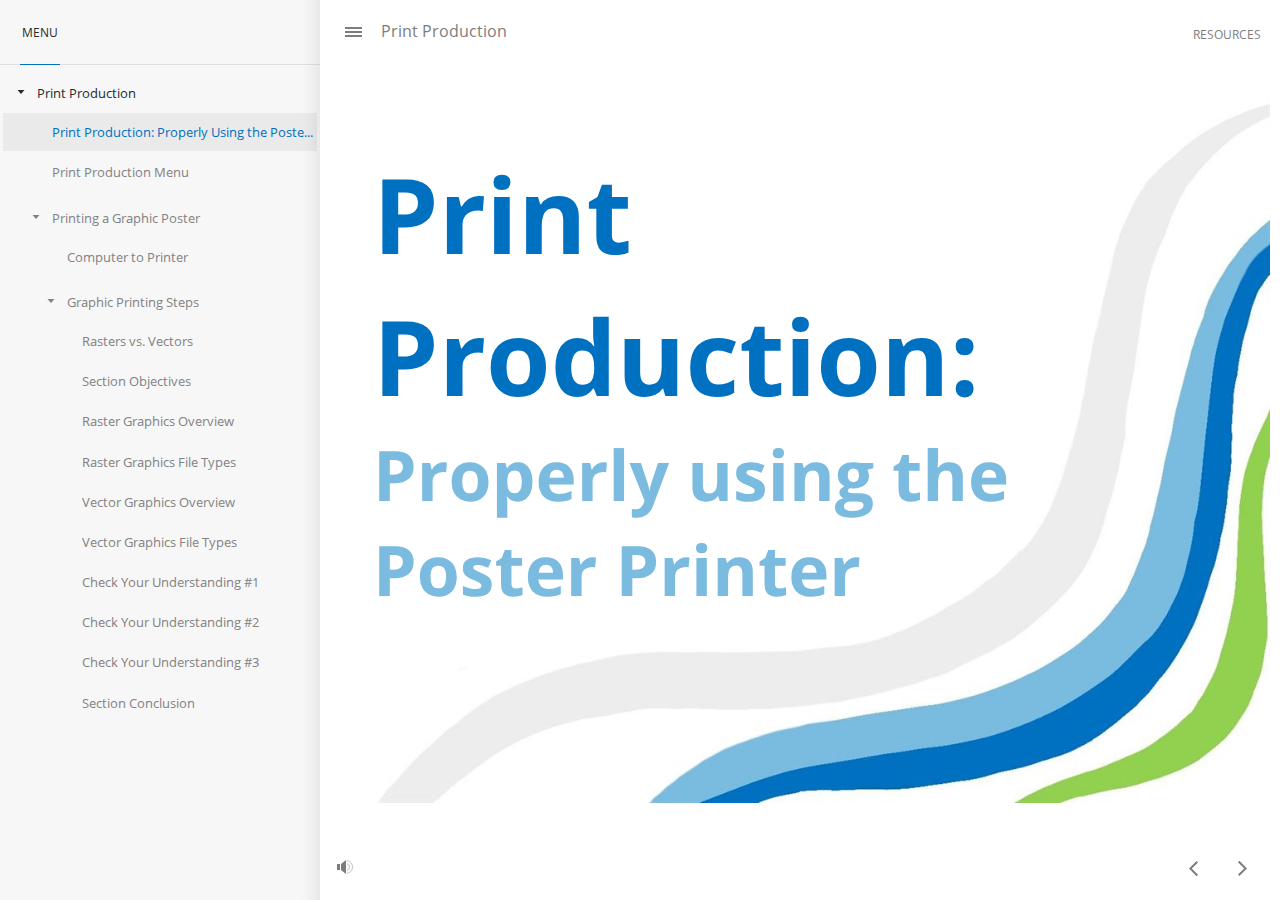
==== index.html @ 92ae1daa "Add files via upload" ====
<!DOCTYPE html>
<html lang="en-US">
<head>
  <meta charset="utf-8">
  <!-- Created using Storyline 360 - http://www.articulate.com  -->
  <!-- version: 3.40.22208.0 -->
  <title>Print Production</title>
  <meta http-equiv="x-ua-compatible" content="IE=edge" />
  <meta name="viewport" content="width=device-width, initial-scale=1.0, user-scalable=no, shrink-to-fit=no, minimal-ui" />
  <meta name="apple-mobile-web-app-capable" content="yes" />
  <style>
    html, body { height: 100%; padding: 0; margin: 0 }
    #app { height: 100%; width: 100%; }
  </style>
  
  <script>window.THREE = { };</script>
</head>
<body style="background: #FBFBFB" class="cs-HTML theme-unified">
  <!-- 360 -->
  <script>!function(e){function n(e,i){return e.test(i)}function i(e){var i=e||navigator.userAgent,o=i.split("[FBAN");if(void 0!==o[1]&&(i=o[0]),this.apple={phone:n(t,i),ipod:n(d,i),tablet:!n(t,i)&&n(s,i),device:n(t,i)||n(d,i)||n(s,i)},this.amazon={phone:n(h,i),tablet:!n(h,i)&&n(a,i),device:n(h,i)||n(a,i)},this.android={phone:n(h,i)||n(b,i),tablet:!n(h,i)&&!n(b,i)&&(n(a,i)||n(r,i)),device:n(h,i)||n(a,i)||n(b,i)||n(r,i)},this.windows={phone:n(l,i),tablet:n(p,i),device:n(l,i)||n(p,i)},this.other={blackberry:n(f,i),blackberry10:n(u,i),opera:n(c,i),firefox:n(A,i),chrome:n(w,i),device:n(f,i)||n(u,i)||n(c,i)||n(A,i)||n(w,i)},this.seven_inch=n(v,i),this.any=this.apple.device||this.android.device||this.windows.device||this.other.device||this.seven_inch,this.phone=this.apple.phone||this.android.phone||this.windows.phone,this.tablet=this.apple.tablet||this.android.tablet||this.windows.tablet,"undefined"==typeof window)return this}function o(){var e=new i;return e.Class=i,e}var t=/iPhone/i,d=/iPod/i,s=/iPad/i,b=/(?=.*\bAndroid\b)(?=.*\bMobile\b)/i,r=/Android/i,h=/(?=.*\bAndroid\b)(?=.*\bSD4930UR\b)/i,a=/(?=.*\bAndroid\b)(?=.*\b(?:KFOT|KFTT|KFJWI|KFJWA|KFSOWI|KFTHWI|KFTHWA|KFAPWI|KFAPWA|KFARWI|KFASWI|KFSAWI|KFSAWA)\b)/i,l=/IEMobile/i,p=/(?=.*\bWindows\b)(?=.*\bARM\b)/i,f=/BlackBerry/i,u=/BB10/i,c=/Opera Mini/i,w=/(CriOS|Chrome)(?=.*\bMobile\b)/i,A=/(?=.*\bFirefox\b)(?=.*\bMobile\b)/i,v=new RegExp("(?:Nexus 7|BNTV250|Kindle Fire|Silk|GT-P1000)","i");"undefined"!=typeof module&&module.exports&&"undefined"==typeof window?module.exports=i:"undefined"!=typeof module&&module.exports&&"undefined"!=typeof window?module.exports=o():"function"==typeof define&&define.amd?define("isMobile",[],e.isMobile=o()):e.isMobile=o()}(this);
    window.isMobile.apple.tablet = window.isMobile.apple.tablet ||
      (navigator.platform === 'MacIntel' && navigator.maxTouchPoints > 1);
    window.isMobile.apple.device = window.isMobile.apple.device || window.isMobile.apple.tablet;
    window.isMobile.tablet = window.isMobile.tablet || window.isMobile.apple.tablet;
    window.isMobile.any = window.isMobile.any || window.isMobile.apple.tablet;
  </script>

  <div id="focus-sink" aria-hidden="true" tabIndex=-1"></div>

  <div id="preso"></div>
  <script>
    window.DS = {};
    window.globals = {
      DATA_PATH_BASE: '',
      HAS_FRAME: true,
      HAS_SLIDE: true,

      lmsPresent: true,
      tinCanPresent: false,
      cmi5Present: false,
      aoSupport: false,
      scale: 'noscale',
      captureRc: false,
      browserSize: 'optimal',
      bgColor: '#FBFBFB',
      features: '',
      themeName: 'unified',
      preloaderColor: '#8C8C8C',
      suppressAnalytics: false,
      productChannel: 'stable',
      publishSource: 'storyline',
      aid: 'aid|14d389fd-be04-4297-a557-17e54bd8ef27',
      cid: '8cac664b-d0c3-4930-ae3c-5d66ac37f8a3',
      playerVersion: '3.40.22208.0',
      maxIosVideoElements: 5,

      
      parseParams: function(qs) {
        if (window.globals.parsedParams != null) {
          return window.globals.parsedParams;
        }
        qs = (qs || window.location.search.substr(1)).split('+').join(' ');
        var params = {},
            tokens,
            re = /[?&]?([^=]+)=([^&]*)/g;

        while (tokens = re.exec(qs)) {
          params[decodeURIComponent(tokens[1]).trim()] =
            decodeURIComponent(tokens[2]).trim();
        }
        window.globals.parsedParams = params;
        return params;
      }

    };

    (function() {

      var classTypes = [ 'desktop', 'mobile', 'phone', 'tablet' ];

      var addDeviceClasses = function(prefix, testObj) {
        var curr, i;
        for (i = 0; i < classTypes.length; i++) {
          curr = classTypes[i];
          if (testObj[curr]) {
            document.body.classList.add(prefix + curr);
          }
        }
      };

      var params = window.globals.parseParams(),
          isDevicePreview = params.devicepreview === '1',
          isPhoneOverride = params.deviceType === 'phone' || (isDevicePreview && params.phone == '1'),
          isTabletOverride = (params.deviceType === 'tablet' || isDevicePreview) && !isPhoneOverride,
          isMobileOverride = isPhoneOverride || isTabletOverride;

      var deviceView = {
        desktop: !window.isMobile.any && !isMobileOverride,
        mobile: window.isMobile.any || isMobileOverride,
        phone: isPhoneOverride || (window.isMobile.phone && !isTabletOverride),
        tablet: isTabletOverride || window.isMobile.tablet
      };

      window.globals.deviceView = deviceView;
      window.isMobile.desktop = !window.isMobile.any;
      window.isMobile.mobile = window.isMobile.any;

      addDeviceClasses('view-', deviceView);

    })();
  </script>
  
  <script src='story_content/user.js' type=text/javascript></script>
  <div class="slide-loader"></div>

  <script type="text/javascript">
    var doc = document, loader = doc.body.querySelector('.slide-loader'); [ 1, 2, 3 ].forEach(function(n) { var d = doc.createElement('div'); d.style.backgroundColor = window.globals.preloaderColor; d.classList.add('mobile-loader-dot'); d.classList.add('dot' + n); loader.appendChild(d); });
  </script>

  <div class="mobile-load-title-overlay" style="display: none">
    <div class="mobile-load-title">Print Production</div>
  </div>

  <div class="mobile-chrome-warning"></div>

  <script>
    
    if (window.autoSpider && window.vInterfaceObject) {
      document.querySelector('.mobile-load-title-overlay').style.display = 'none';
    }
  </script>

  

  <link rel="stylesheet" href="html5/data/css/output.min.css" data-noprefix />
</body>
<script src="html5/lib/scripts/ds-bootstrap.min.js"></script>
</html>
---- html5/data/css/output.min.css ----
@font-face {
  font-family: 'Open SansBold CharsBold59F811DE';
  src: url('[data-uri]');
  font-style: normal;
  font-weight: normal;
}
@font-face {
  font-family: 'Open Sans Charset1_ 65tE3A3F5AD';
  src: url('[data-uri]');
  font-style: normal;
  font-weight: normal;
}
@font-face {
  font-family: 'Titillium Web Charset1_BEB54F26';
  src: url('[data-uri]');
  font-style: normal;
  font-weight: normal;
}
@font-face {
  font-family: 'Open SansItalic CItalic0503D41A';
  src: url('[data-uri]');
  font-style: normal;
  font-weight: normal;
}
.cs-HTML {
  background: rgba(251, 251, 251, 1);
}
.cs-pxabnsnfns00001100101 .cs-infopanel  {
  box-shadow: 0 1px 0 rgba(0, 0, 0, 0);
  background: rgba(255, 255, 255, 1);
}
.cs-pxabnsnfns00001100101 .cs-infopanel .cs-link {
  color: rgba(125, 125, 125, 1);
}
.cs-pxabnsnfns00001100101 .cs-infopanel .cs-link:hover {
  color: rgba(255, 255, 255, 1);
}
.cs-pxabnsnfns00001100101 .cs-infopanel .cs-name {
  color: rgba(68, 68, 68, 1);
}
.cs-pxabnsnfns00001100101 .cs-infopanel .cs-title {
  color: rgba(153, 153, 153, 1);
}
.cs-pxabnsnfns00001100101 .cs-infopanelpopup  {
  box-shadow: 0 1px 0 rgba(0, 0, 0, 0);
  background: rgba(0, 0, 0, 0);
}
.cs-pxabnsnfns00001100101 .cs-infopanelpopup .cs-link {
  color: rgba(255, 0, 0, 1);
}
.cs-pxabnsnfns00001100101 .cs-infopanelpopup .cs-link:hover {
  color: rgba(255, 255, 255, 1);
}
.cs-pxabnsnfns00001100101 .cs-infopanelpopup .cs-name {
  color: rgba(255, 255, 255, 1);
}
.cs-pxabnsnfns00001100101 .cs-infopanelpopup .cs-bio {
  color: rgba(125, 125, 125, 1);
}
.cs-pxabnsnfns00001100101 .cs-timer  {
  color: rgba(125, 125, 125, 1);
}
.cs-pxabnsnfns00001100101 .cs-duration stop:first-child {
  stop-color: rgba(220, 220, 220, 1);
}
.cs-pxabnsnfns00001100101 .cs-duration stop:last-child {
  stop-color: rgba(220, 220, 220, 1);
}
.cs-pxabnsnfns00001100101 .cs-elapsed stop:first-child {
  stop-color: rgba(254, 227, 71, 1);
}
.cs-pxabnsnfns00001100101 .cs-elapsed stop:last-child {
  stop-color: rgba(254, 227, 71, 1);
}
.cs-pxabnsnfns00001100101 .cs-timer .cs-pie .cs-innerstroke {
  stroke: rgba(199, 199, 199, 1);
}
.cs-pxabnsnfns00001100101 .cs-timer .cs-pie .cs-innerborder {
  stroke: rgba(255, 255, 255, 1);
}
.cs-pxabnsnfns00001100101 .cs-window  {
  box-shadow: 0 8px 5px rgba(0, 0, 0, 0.2);
  border-color: rgba(49, 99, 0, 1);
  background: rgba(255, 255, 255, 1);
  color: rgba(255, 255, 255, 1);
}
.cs-pxabnsnfns00001100101 .cs-window .cs-diva {
  border-color: rgba(0, 0, 0, 0);
}
.cs-pxabnsnfns00001100101 .cs-window .cs-divb {
  border-color: rgba(0, 0, 0, 0);
}
.cs-pxabnsnfns00001100101 .cs-editor .cs-editor-slide {
  color: rgba(255, 255, 255, 1);
}
.cs-pxabnsnfns00001100101 .cs-editor .cs-editor-html {
  color: rgba(84, 84, 84, 1);
}
.cs-pxabnsnfns00001100101 .cs-editor .cs-editor-button {
  text-shadow: 0 1px 0 rgba(0, 0, 0, 0);
  color: rgba(255, 255, 255, 1);
  border-color: rgba(33, 68, 0, 1);
  background: rgba(60, 124, 0, 1);
}
.cs-pxabnsnfns00001100101 .cs-editor .cs-editor-button:hover {
  background: rgba(66, 142, 0, 1);
}
.cs-pxabnsnfns00001100101 .cs-editor .cs-editor-button:active {
  background: rgba(46, 93, 0, 1);
}
.cs-pxabnsnfns00001100101 .cs-listitem  {
  color: rgba(131, 130, 130, 1);
  border-color: rgba(0, 0, 0, 0);
}
.cs-pxabnsnfns00001100101 .cs-listitem.cs-viewed {
  color: rgba(170, 170, 170, 1);
}
.cs-pxabnsnfns00001100101 .cs-listitem.cs-selected {
  color: rgba(91, 98, 100, 1);
  background: rgba(234, 234, 234, 1);
}
.cs-pxabnsnfns00001100101 .cs-listitem.cs-selected:hover {
  background: rgba(234, 234, 234, 1);
}
.cs-pxabnsnfns00001100101 .cs-listitem.cs-selected.hover {
  background: rgba(234, 234, 234, 1);
}
.cs-pxabnsnfns00001100101 .cs-listitem.cs-selected:focus {
  background: rgba(234, 234, 234, 1);
}
.cs-pxabnsnfns00001100101 .cs-listitem .cs-icon-carrot {
  fill: rgba(131, 130, 130, 1);
}
.cs-pxabnsnfns00001100101 .cs-listitem .cs-icon-carrot .cs-shadow {
  fill: rgba(0, 0, 0, 0);
}
.cs-pxabnsnfns00001100101 .cs-listitem:hover {
  background: rgba(232, 232, 232, 1);
}
.cs-pxabnsnfns00001100101 .cs-listitem.hover {
  background: rgba(232, 232, 232, 1);
}
.cs-pxabnsnfns00001100101 .cs-listitem:focus {
  background: rgba(232, 232, 232, 1);
}
.cs-pxabnsnfns00001100101 .cs-glossary  {
  color: rgba(131, 130, 130, 1);
}
.cs-pxabnsnfns00001100101 .cs-glossary .cs-scrolling-panel {
  background: rgba(0, 0, 0, 0);
}
.cs-pxabnsnfns00001100101 .cs-glossary .cs-term.cs-selected .cs-choice-list-trigger {
  color: rgba(255, 255, 255, 1);
  background: rgba(255, 255, 255, 1);
}
.cs-pxabnsnfns00001100101 .cs-glossary .cs-term.cs-selected .cs-choice-list-trigger:focus {
  color: rgba(255, 255, 255, 1);
  background: rgba(255, 255, 255, 1);
}
.cs-pxabnsnfns00001100101 .cs-glossary .cs-term:hover .cs-choice-list-trigger {
  background: rgba(140, 140, 140, 1);
}
.cs-pxabnsnfns00001100101 .cs-glossary .cs-term.hover .cs-choice-list-trigger {
  background: rgba(140, 140, 140, 1);
}
.cs-pxabnsnfns00001100101 .cs-glossary .cs-term .cs-choice-list-trigger:focus {
  background: rgba(140, 140, 140, 1);
}
.cs-pxabnsnfns00001100101 .cs-glossary .cs-diva {
  border-color: rgba(0, 0, 0, 0);
}
.cs-pxabnsnfns00001100101 .cs-glossary .cs-divb {
  border-color: rgba(0, 0, 0, 0);
}
.cs-pxabnsnfns00001100101 .cs-glossary .cs-divc {
  border-color: rgba(0, 0, 0, 0);
}
.cs-pxabnsnfns00001100101 .cs-glossary .cs-heading {
  color: rgba(44, 47, 48, 1);
}
.cs-pxabnsnfns00001100101 .cs-resource .cs-separator {
  border-color: rgba(0, 0, 0, 0);
}
.cs-pxabnsnfns00001100101 .cs-outline  {
  color: rgba(45, 45, 45, 1);
}
.cs-pxabnsnfns00001100101 .cs-outline .cs-diva {
  border-color: rgba(0, 0, 0, 0);
}
.cs-pxabnsnfns00001100101 .cs-outline .cs-divb {
  border-color: rgba(0, 0, 0, 0);
}
.cs-pxabnsnfns00001100101 .cs-outline .cs-divc {
  border-color: rgba(0, 0, 0, 0);
}
.cs-pxabnsnfns00001100101 .cs-outline .cs-search-filter:hover {
  color: rgba(0, 0, 0, 0);
}
.cs-pxabnsnfns00001100101 .cs-outline .cs-search-filter.hover {
  color: rgba(0, 0, 0, 0);
}
.cs-pxabnsnfns00001100101 .cs-transcript  {
  color: rgba(255, 255, 255, 1);
}
.cs-pxabnsnfns00001100101 .cs-transcript .cs-div {
  border-color: rgba(0, 0, 0, 0);
}
.cs-pxabnsnfns00001100101 .cs-tabs:not(.topmenu-item) {
  color: rgba(125, 125, 125, 1);
}
.cs-pxabnsnfns00001100101 .cs-tabs .cs-inner-button:not(.topmenu-item) {
  text-shadow: 0 1px 0 rgba(0, 0, 0, 0);
}
.cs-pxabnsnfns00001100101 .cs-tabs:hover:not(.topmenu-item) {
  color: rgba(39, 43, 44, 1);
}
.cs-pxabnsnfns00001100101 .cs-tabs.cs-selected {
  background: rgba(0, 0, 0, 0);
  color: rgba(39, 43, 44, 1);
}
.cs-pxabnsnfns00001100101 .cs-seekcontrol  {
  background: rgba(0, 0, 0, 0);
  border-color: rgba(0, 0, 0, 0);
}
.cs-pxabnsnfns00001100101 .cs-seekcontrol .cs-button:hover .cs-icon {
  fill: rgba(255, 255, 255, 1);
}
.cs-pxabnsnfns00001100101 .cs-seekcontrol .cs-button.hover .cs-icon {
  fill: rgba(255, 255, 255, 1);
}
.cs-pxabnsnfns00001100101 .cs-seekcontrol .cs-button .cs-icon-shadow {
  fill: rgba(0, 0, 0, 0);
}
.cs-pxabnsnfns00001100101 .cs-seekcontrol .cs-button .cs-icon {
  fill: rgba(140, 140, 140, 1);
}
.cs-pxabnsnfns00001100101 .cs-seekcontrol .cs-seek .cs-fill {
  background: rgba(255, 255, 255, 0.5);
}
.cs-pxabnsnfns00001100101 .cs-seekcontrol .cs-seek {
  background: rgba(220, 220, 220, 1);
  border-color: rgba(0, 0, 0, 0);
}
.cs-pxabnsnfns00001100101 .cs-searchinput .cs-input {
  color: rgba(142, 142, 142, 1);
  border-color: rgba(0, 0, 0, 0);
  background: rgba(234, 234, 234, 1);
}
.cs-pxabnsnfns00001100101 .cs-searchinput .cs-input:focus {
  color: rgba(44, 47, 48, 1);
  background: rgba(41, 41, 41, 1);
}
.cs-pxabnsnfns00001100101 .cs-searchinput .cs-input:hover {
  box-shadow: inset 0 0 1px 0 rgba(69, 126, 19, 0);
}
.cs-pxabnsnfns00001100101 .cs-searchinput .cs-input.hover {
  box-shadow: inset 0 0 1px 0 rgba(69, 126, 19, 0);
}
.cs-pxabnsnfns00001100101 .cs-searchinput .cs-button .cs-icon {
  fill: rgba(63, 69, 72, 1);
}
.cs-pxabnsnfns00001100101 .cs-searchinput .cs-button:hover {
  fill: rgba(63, 133, 0, 1);
}
.cs-pxabnsnfns00001100101 .cs-searchinput .cs-button.hover {
  fill: rgba(63, 133, 0, 1);
}
.cs-pxabnsnfns00001100101 .cs-menu  {
  box-shadow: 0 1px 0 rgba(0, 0, 0, 0);
  background: rgba(251, 251, 251, 1);
}
.cs-pxabnsnfns00001100101 .cs-topmenu-item.active .cs-tab {
  background: rgba(251, 251, 251, 1);
}
.cs-pxabnsnfns00001100101 .cs-logo  {
  box-shadow: 0 1px 0 rgba(37, 75, 0, 1);
  background: rgba(255, 255, 255, 1);
}
.cs-pxabnsnfns00001100101 .cs-checkbox  {
  color: rgba(255, 255, 255, 1);
}
.cs-pxabnsnfns00001100101 .cs-checkbox:hover {
  border-color: rgba(175, 221, 130, 1);
}
.cs-pxabnsnfns00001100101 .cs-checkbox.hover {
  border-color: rgba(175, 221, 130, 1);
}
.cs-pxabnsnfns00001100101 .cs-checkbox .cs-box {
  color: rgba(255, 255, 255, 1);
  border-color: rgba(42, 83, 0, 1);
}
.cs-pxabnsnfns00001100101 .cs-checkbox .cs-box:checked::after {
  color: rgba(43, 196, 0, 1);
}
.cs-pxabnsnfns00001100101 .cs-button  {
  text-shadow: 0 1px 0 rgba(0, 0, 0, 0);
  color: rgba(125, 125, 125, 1);
  border-color: rgba(0, 0, 0, 0);
  background: rgba(0, 0, 0, 0);
  box-shadow: 0 1px 0 rgba(0, 0, 0, 0);
}
.cs-pxabnsnfns00001100101 .cs-button .cs-icon {
  fill: rgba(125, 125, 125, 1);
}
.cs-pxabnsnfns00001100101 .cs-button .cs-icon-shadow {
  fill: rgba(0, 0, 0, 0);
}
.cs-pxabnsnfns00001100101 .cs-button:hover {
  background: rgba(39, 43, 44, 1);
}
.cs-pxabnsnfns00001100101 .cs-button.hover {
  background: rgba(39, 43, 44, 1);
}
.cs-pxabnsnfns00001100101 .cs-button:active {
  background: rgba(0, 0, 0, 0);
}
.cs-pxabnsnfns00001100101 .cs-button.cs-disabled:hover {
  background: rgba(0, 0, 0, 0);
}
.cs-pxabnsnfns00001100101 .cs-button.cs-disabled.hover {
  background: rgba(0, 0, 0, 0);
}
.cs-pxabnsnfns00001100101 .cs-button.cs-disabled:active {
  background: rgba(0, 0, 0, 0);
}
.cs-pxabnsnfns00001100101 .cs-button.cs-volume:hover {
  background: rgba(0, 0, 0, 0);
}
.cs-pxabnsnfns00001100101 .cs-button.cs-volume.hover {
  background: rgba(0, 0, 0, 0);
}
.cs-pxabnsnfns00001100101 .cs-button.cs-volume:active {
  background: rgba(0, 0, 0, 0);
}
.cs-pxabnsnfns00001100101.cs-base  {
  color: rgba(125, 125, 125, 1);
  border-color: rgba(0, 0, 0, 0);
  background: rgba(251, 251, 251, 1);
}
.cs-pxabnsnfns00001100101.cs-base .cs-separator .cs-diva {
  background: rgba(85, 85, 85, 1);
}
.cs-pxabnsnfns00001100101.cs-base .cs-separator .cs-divb {
  background: rgba(0, 0, 0, 0);
}
.cs-pxabnsnfns00001100101.cs-base .cs-topmenu-item.active .cs-tab {
  border-color: rgba(85, 85, 85, 1);
}
.cs-pxabnsnfns00001100101.cs-base .cs-topmenu-item.active .cs-panel {
  border-color: rgba(85, 85, 85, 1);
}
.cs-pxabnsnfns00001100101.cs-base .cs-left {
  background: rgba(247, 247, 247, 1);
}
.cs-pxabnsnfns00001100101.cs-base .cs-area-primary .cs-slide-container {
  background: rgba(255, 255, 255, 1);
}
.cs-pxabnsnfns00001100101.cs-base.cs-custom-theme .cs-brandhighlight-bg {
  background: rgba(0, 112, 192, 1) !important;
}
.cs-pxabnsnfns00001100101.cs-base.cs-custom-theme .cs-brandhighlight-border {
  border-color: rgba(0, 112, 192, 1) !important;
}
.cs-pxabnsnfns00001100101.cs-base.cs-custom-theme .cs-brandhighlight-text {
  color: rgba(0, 112, 192, 1) !important;
}
.cs-pxabnsnfns00001100101.cs-base.cs-custom-theme .cs-brandhighlight-fill {
  fill: rgba(0, 112, 192, 1) !important;
}
.cs-pxabnsnfns00001100101.cs-base.cs-custom-theme .cs-listitem.cs-selected {
  color: rgba(0, 112, 192, 1) !important;
}
.cs-pxabnsnfns00001100101 .cs-volume::-moz-range-thumb {
  border-color: rgba(43, 85, 0, 1);
  box-shadow: inset 0 0 1px 0 rgba(43, 85, 0, 1);
  background: rgba(255, 255, 255, 1);
}
.cs-pxabnsnfns00001100101 .cs-volume::-ms-thumb {
  border-color: rgba(43, 85, 0, 1);
  box-shadow: inset 0 0 1px 0 rgba(43, 85, 0, 1);
  background: rgba(255, 255, 255, 1);
}
.cs-pxabnsnfns00001100101 .cs-volume::-webkit-slider-thumb {
  border-color: rgba(43, 85, 0, 1);
  box-shadow: inset 0 0 1px 0 rgba(43, 85, 0, 1);
  background: rgba(255, 255, 255, 1);
}
.cs-pxabnsnfns00001100101 .cs-volume::-moz-range-track {
  border-color: rgba(66, 140, 1, 1);
  background: rgba(220, 220, 220, 1);
}
.cs-pxabnsnfns00001100101 .cs-volume::-ms-track {
  border-color: rgba(66, 140, 1, 1);
  background: rgba(220, 220, 220, 1);
}
.cs-pxabnsnfns00001100101 .cs-volume::-webkit-slider-runnable-track {
  border-color: rgba(66, 140, 1, 1);
  background: rgba(220, 220, 220, 1);
}
body.show-focus .tab-focus-box {
  border-color: rgba(123, 187, 224, 1);
}
.skipnav {
  border-color: rgba(123, 187, 224, 1);
}
.cs-pxabnsnfns00001100101 .cs-listitem:hover {
  color: #5B6264;
}
.cs-pxabnsnfns00001100101 .cs-listitem.hover {
  color: #5B6264;
}
.cs-listitem.cs-viewed .cs-icon-carrot * {
  fill: #AAAAAA;
}
.cs-pxabnsnfns00001100101 .cs-listitem:hover .cs-icon-carrot * {
  fill: #5B6264;
}
.cs-pxabnsnfns00001100101 .cs-listitem.hover .cs-icon-carrot * {
  fill: #5B6264;
}
.cs-pxabnsnfns00001100101 .is-scene:not(.outline-links-collapse) > a {
  color: #2C2F30;
}
.cs-pxabnsnfns00001100101 .is-scene:not(.outline-links-collapse) .cs-icon-carrot * {
  fill: #5B6264 !important;
}
.cs-pxabnsnfns00001100101 .tabs, .cs-pxabnsnfns00001100101 .cs-logo {
  border-bottom: 1px solid #DFDFDF;
}
.cs-pxabnsnfns00001100101 .area-secondary-wrapper:after {
  background-image: url('[data-uri]');
  background-size: 100%;
}
.cs-pxabnsnfns00001100101 .panel-footer {
  background: #F7F7F7;
}
.cs-pxabnsnfns00001100101 #outline-search {
  background: #EAEAEA;
}
.cs-pxabnsnfns00001100101 .topmenu-panel #outline-search {
  background: #EAEAEA;
}
.cs-pxabnsnfns00001100101 .search-icon circle, .cs-pxabnsnfns00001100101 .search-icon path {
  stroke: #3F4548;
}
.cs-pxabnsnfns00001100101 #outline-search input[type   =search] {
  color: #2C2F30;
}
.cs-pxabnsnfns00001100101 #outline-search ::-webkit-input-placeholder {
  color: #8E8E8E !important;
}
.cs-pxabnsnfns00001100101 #outline-search :-ms-input-placeholder {
  color: #8E8E8E !important;
}
.cs-pxabnsnfns00001100101 #outline-search ::-moz-placeholder {
  color: #8E8E8E !important;
  opacity: 1;
}
.cs-pxabnsnfns00001100101 .cs-topmenu-item.active, body:not(.is-touchable-tablet) .cs-pxabnsnfns00001100101 .cs-topmenu-item:hover {
  color: #272B2C;
}
.cs-pxabnsnfns00001100101 .cs-topmenu-item.button-tapped {
  color: #272B2C;
}
.cs-pxabnsnfns00001100101 .cs-topmenu-item.active .cs-tab, .cs-pxabnsnfns00001100101 .cs-topmenu-item .cs-tab {
  background: transparent !important;
  border: none !important;
}
.cs-pxabnsnfns00001100101 .top-tabs-drop-icon div {
  background: #7D7D7D;
}
.cs-pxabnsnfns00001100101 .cs-panel.topmenu-panel .panel-content, .cs-pxabnsnfns00001100101 .top-tabs-drop {
  background: #FAFAFA;
}
.cs-pxabnsnfns00001100101 .cs-topmenu-item.active .cs-panel {
  background: #FAFAFA;
}
.cs-pxabnsnfns00001100101 .cs-menu.topmenu-panel, .cs-pxabnsnfns00001100101 .top-tabs-drop {
  box-shadow: 0px 0px 25px rgba(0, 0, 0, 0.2) !important;
}
.cs-pxabnsnfns00001100101 .topmenu-item.active:after, .cs-pxabnsnfns00001100101 .open.top-tabs-drop-icon:after, .cs-pxabnsnfns00001100101 .volume .btn:after {
  background-image: url('[data-uri]');
}
.cs-pxabnsnfns00001100101 .resources .resources-list a:hover {
  background: #E8E8E8;
}
body:not(.is-touchable-tablet) .cs-pxabnsnfns00001100101 .resources .resources-list a:hover {
  background: #E8E8E8;
}
.cs-pxabnsnfns00001100101 .resources .resources-list a.hover {
  background: #E8E8E8;
}
body:not(.is-touchable-tablet) .cs-pxabnsnfns00001100101 .resources .resources-list a.hover {
  background: #E8E8E8;
}
.cs-pxabnsnfns00001100101 .resources .resources-list a.button-tapped {
  background: #E8E8E8;
}
.cs-pxabnsnfns00001100101 .cs-icon path, .cs-pxabnsnfns00001100101 .cs-icon rect, .cs-pxabnsnfns00001100101 .cs-icon polygon, .cs-pxabnsnfns00001100101 .menu-icon-wrapper.menu-icon-wrapper-hover path {
  fill: #7D7D7D;
}
.cs-pxabnsnfns00001100101 .cs-icon .icon-stroke-only {
  fill: none !important;
  stroke: #7D7D7D !important;
}
body:not(.is-touchable-tablet) .cs-pxabnsnfns00001100101 .cs-button:hover .cs-icon path, body:not(.is-touchable-tablet) .cs-pxabnsnfns00001100101 .cs-button:hover .cs-icon rect, body:not(.is-touchable-tablet) .cs-pxabnsnfns00001100101 .cs-button:hover .cs-icon polygon {
  fill: #272B2C;
}
.cs-pxabnsnfns00001100101 .cs-button.button-tapped .cs-icon path, .cs-pxabnsnfns00001100101 .cs-button.button-tapped .cs-icon rect, .cs-pxabnsnfns00001100101 .cs-button.button-tapped .cs-icon polygon {
  fill: #272B2C;
}
body:not(.is-touchable-tablet) .cs-pxabnsnfns00001100101 .cs-button:hover .cs-icon .icon-stroke-only {
  fill: none !important;
  stroke: #272B2C !important;
}
.cs-pxabnsnfns00001100101 .cs-button:button-tapped .cs-icon .icon-stroke-only {
  fill: none !important;
  stroke: #272B2C !important;
}
.cs-pxabnsnfns00001100101 .menu-icon-wrapper.menu-icon-wrapper-hover svg path {
  fill: #272B2C;
}
.cs-pxabnsnfns00001100101 .volume .btn:before {
  background: #FAFAFA;
}
.cs-pxabnsnfns00001100101 .volume-track {
  background: #DCDCDC;
}
.cs-pxabnsnfns00001100101 .volume-icon circle {
  stroke: #7D7D7D;
}
.cs-pxabnsnfns00001100101 .volume .btn:before {
  box-shadow: 0px 0px 30px rgba(0, 0, 0, 0.2) !important;
}
.cs-pxabnsnfns00001100101 .cs-panel .scrollarea-btn:after {
  background: #C4C4C4;
}
.scrollarea-scrollbar:hover .scrollarea-btn:after, .scrollarea-scrollbar.highlight-scrollbar .scrollarea-btn:after {
  background: #ADADAD;
}
.floating-sidebar .sidebar-overlay {
  background: rgba(0, 0, 0, 0.3);
}
.cs-pxabnsnfns00001100101 .overlay-message {
  background: rgba(0, 0, 0, 0.3);
}
.cs-pxabnsnfns00001100101 .top-ui-bg, .cs-pxabnsnfns00001100101 .bottom-ui-bg, .cs-pxabnsnfns00001100101 .right-ui-bg, .cs-pxabnsnfns00001100101 .left-ui-bg {
  background: rgba(255, 255, 255, 0.8);
}
.cs-pxabnsnfns00001100101 .circle-progress-bg {
  fill: #FBFBFB;
}
.cs-pxabnsnfns00001100101 .circle-progress-well {
  fill: #DCDCDC;
}
.cs-pxabnsnfns00001100101 .lightbox .option-pane {
  background: rgba(251, 251, 251, 0.8);
}
.cs-pxabnsnfns00001100101 .lightbox .option-pane:before {
  background: #FBFBFB;
}
.cs-pxabnsnfns00001100101 .message-window {
  background: #FBFBFB;
}
.cs-pxabnsnfns00001100101 .message-window-header p, .cs-pxabnsnfns00001100101 .message-window-text {
  color: #7D7D7D;
}
.cs-pxabnsnfns00001100101 .message-window-header p {
  border-bottom: 1px solid #DFDFDF;
}
.cs-pxabnsnfns00001100101 .message-window button.slide-object-button {
  border: 1px solid #7D7D7D !important;
}
.cs-pxabnsnfns00001100101 .message-window button.slide-object-button:hover {
  background: rgba(125, 125, 125, 0.3) !important;
}
.message-window .slide-object-button tspan, .message-window .slide-object-button-text tspan {
  fill: #7D7D7D !important;
}
body:not(.is-touchable-tablet) .cs-pxabnsnfns00001100101 .cs-button:hover .text {
  color: #272B2C;
}
.cs-pxabnsnfns00001100101 .cs-button.button-tapped .text {
  color: #272B2C;
}
.cs-pxabnsnfns00001100101.cs-base {
  background: #FFFFFF;
}
.cs-pxabnsnfns00001100101 .cs-menu {
  background: transparent;
}
.cs-pxabnsnfns00001100101 .progress-bar .progress-bar-fill:after {
  background: #0070C0 !important;
}
.cs-pxabnsnfns00001100101 .volume-dot {
  background: #0070C0 !important;
}
.fn-npnxnanbsnfns00001100101 {
  font-family: 'Open SansD6FFC9F9';
  -webkit-font-variant-ligatures: no-common-ligatures;
  font-variant-ligatures: no-common-ligatures;
}
.fn-pxabnsnfns00001100101 {
  font-family: 'Open SansD6FFC9F9';
  -webkit-font-variant-ligatures: no-common-ligatures;
  font-variant-ligatures: no-common-ligatures;
}
.fn-npxnabnsnfns00001100101 {
  font-family: 'Open SansD6FFC9F9';
  -webkit-font-variant-ligatures: no-common-ligatures;
  font-variant-ligatures: no-common-ligatures;
}
.fn-npnxnanbnsnfns00001100101 {
  font-family: 'Open SansD6FFC9F9';
  -webkit-font-variant-ligatures: no-common-ligatures;
  font-variant-ligatures: no-common-ligatures;
}
.fn-pxabnsnfns00001100100 {
  font-family: 'Open SansD6FFC9F9';
  -webkit-font-variant-ligatures: no-common-ligatures;
  font-variant-ligatures: no-common-ligatures;
}
@font-face {
  font-family: 'Open SansD6FFC9F9';
  src: url('[data-uri]');
  font-style: normal;
  font-weight: bold;
}
@font-face {
  font-family: 'Open SansD6FFC9F9';
  src: url('[data-uri]');
  font-style: normal;
  font-weight: normal;
}
.cs-InvalidPromptSlide .cs-6Haio0eLIRX-InvalidPromptSlide-btn0 {
  color: rgba(255, 255, 255, 1);
  border-color: rgba(33, 68, 0, 1);
  background: rgba(60, 124, 0, 1);
  text-shadow: 0 1px 0 rgba(0, 0, 0, 0);
}
.cs-InvalidPromptSlide .cs-6Haio0eLIRX-InvalidPromptSlide-btn0 .cs-html {
  color: rgba(84, 84, 84, 1);
}
.cs-InvalidPromptSlide .cs-6Haio0eLIRX-InvalidPromptSlide-btn0 .cs-slide {
  border-color: rgba(255, 255, 255, 1);
}
.cs-InvalidPromptSlide .cs-6Haio0eLIRX-InvalidPromptSlide-btn0:hover {
  background: rgba(66, 142, 0, 1);
}
.cs-InvalidPromptSlide .cs-6Haio0eLIRX-InvalidPromptSlide-btn0:active {
  background: rgba(46, 93, 0, 1);
}
.cs-PrintPromptSlide .cs-6Haio0eLIRX-PrintPromptSlide-btn0 {
  color: rgba(255, 255, 255, 1);
  border-color: rgba(33, 68, 0, 1);
  background: rgba(60, 124, 0, 1);
  text-shadow: 0 1px 0 rgba(0, 0, 0, 0);
}
.cs-PrintPromptSlide .cs-6Haio0eLIRX-PrintPromptSlide-btn0 .cs-html {
  color: rgba(84, 84, 84, 1);
}
.cs-PrintPromptSlide .cs-6Haio0eLIRX-PrintPromptSlide-btn0 .cs-slide {
  border-color: rgba(255, 255, 255, 1);
}
.cs-PrintPromptSlide .cs-6Haio0eLIRX-PrintPromptSlide-btn0:hover {
  background: rgba(66, 142, 0, 1);
}
.cs-PrintPromptSlide .cs-6Haio0eLIRX-PrintPromptSlide-btn0:active {
  background: rgba(46, 93, 0, 1);
}
.cs-ScrollPromptSlide .cs-6Haio0eLIRX-ScrollPromptSlide-btn0 {
  color: rgba(255, 255, 255, 1);
  border-color: rgba(33, 68, 0, 1);
  background: rgba(60, 124, 0, 1);
  text-shadow: 0 1px 0 rgba(0, 0, 0, 0);
}
.cs-ScrollPromptSlide .cs-6Haio0eLIRX-ScrollPromptSlide-btn0 .cs-html {
  color: rgba(84, 84, 84, 1);
}
.cs-ScrollPromptSlide .cs-6Haio0eLIRX-ScrollPromptSlide-btn0 .cs-slide {
  border-color: rgba(255, 255, 255, 1);
}
.cs-ScrollPromptSlide .cs-6Haio0eLIRX-ScrollPromptSlide-btn0:hover {
  background: rgba(66, 142, 0, 1);
}
.cs-ScrollPromptSlide .cs-6Haio0eLIRX-ScrollPromptSlide-btn0:active {
  background: rgba(46, 93, 0, 1);
}
.cs-ResumePromptSlide .cs-6Haio0eLIRX-ResumePromptSlide-btn0 {
  color: rgba(255, 255, 255, 1);
  border-color: rgba(33, 68, 0, 1);
  background: rgba(60, 124, 0, 1);
  text-shadow: 0 1px 0 rgba(0, 0, 0, 0);
}
.cs-ResumePromptSlide .cs-6Haio0eLIRX-ResumePromptSlide-btn0 .cs-html {
  color: rgba(84, 84, 84, 1);
}
.cs-ResumePromptSlide .cs-6Haio0eLIRX-ResumePromptSlide-btn0 .cs-slide {
  border-color: rgba(255, 255, 255, 1);
}
.cs-ResumePromptSlide .cs-6Haio0eLIRX-ResumePromptSlide-btn0:hover {
  background: rgba(66, 142, 0, 1);
}
.cs-ResumePromptSlide .cs-6Haio0eLIRX-ResumePromptSlide-btn0:active {
  background: rgba(46, 93, 0, 1);
}
.cs-ResumePromptSlide .cs-6Haio0eLIRX-ResumePromptSlide-btn1 {
  color: rgba(255, 255, 255, 1);
  border-color: rgba(33, 68, 0, 1);
  background: rgba(60, 124, 0, 1);
  text-shadow: 0 1px 0 rgba(0, 0, 0, 0);
}
.cs-ResumePromptSlide .cs-6Haio0eLIRX-ResumePromptSlide-btn1 .cs-html {
  color: rgba(84, 84, 84, 1);
}
.cs-ResumePromptSlide .cs-6Haio0eLIRX-ResumePromptSlide-btn1 .cs-slide {
  border-color: rgba(255, 255, 255, 1);
}
.cs-ResumePromptSlide .cs-6Haio0eLIRX-ResumePromptSlide-btn1:hover {
  background: rgba(66, 142, 0, 1);
}
.cs-ResumePromptSlide .cs-6Haio0eLIRX-ResumePromptSlide-btn1:active {
  background: rgba(46, 93, 0, 1);
}
.cs-ExternalInterfaceErrorSlide .cs-buttonOK {
  color: rgba(255, 255, 255, 1);
  border-color: rgba(33, 68, 0, 1);
  background: rgba(60, 124, 0, 1);
  text-shadow: 0 1px 0 rgba(0, 0, 0, 0);
}
.cs-ExternalInterfaceErrorSlide .cs-buttonOK .cs-html {
  color: rgba(84, 84, 84, 1);
}
.cs-ExternalInterfaceErrorSlide .cs-buttonOK .cs-slide {
  border-color: rgba(255, 255, 255, 1);
}
.cs-ExternalInterfaceErrorSlide .cs-buttonOK:hover {
  background: rgba(66, 142, 0, 1);
}
.cs-ExternalInterfaceErrorSlide .cs-buttonOK:active {
  background: rgba(46, 93, 0, 1);
}
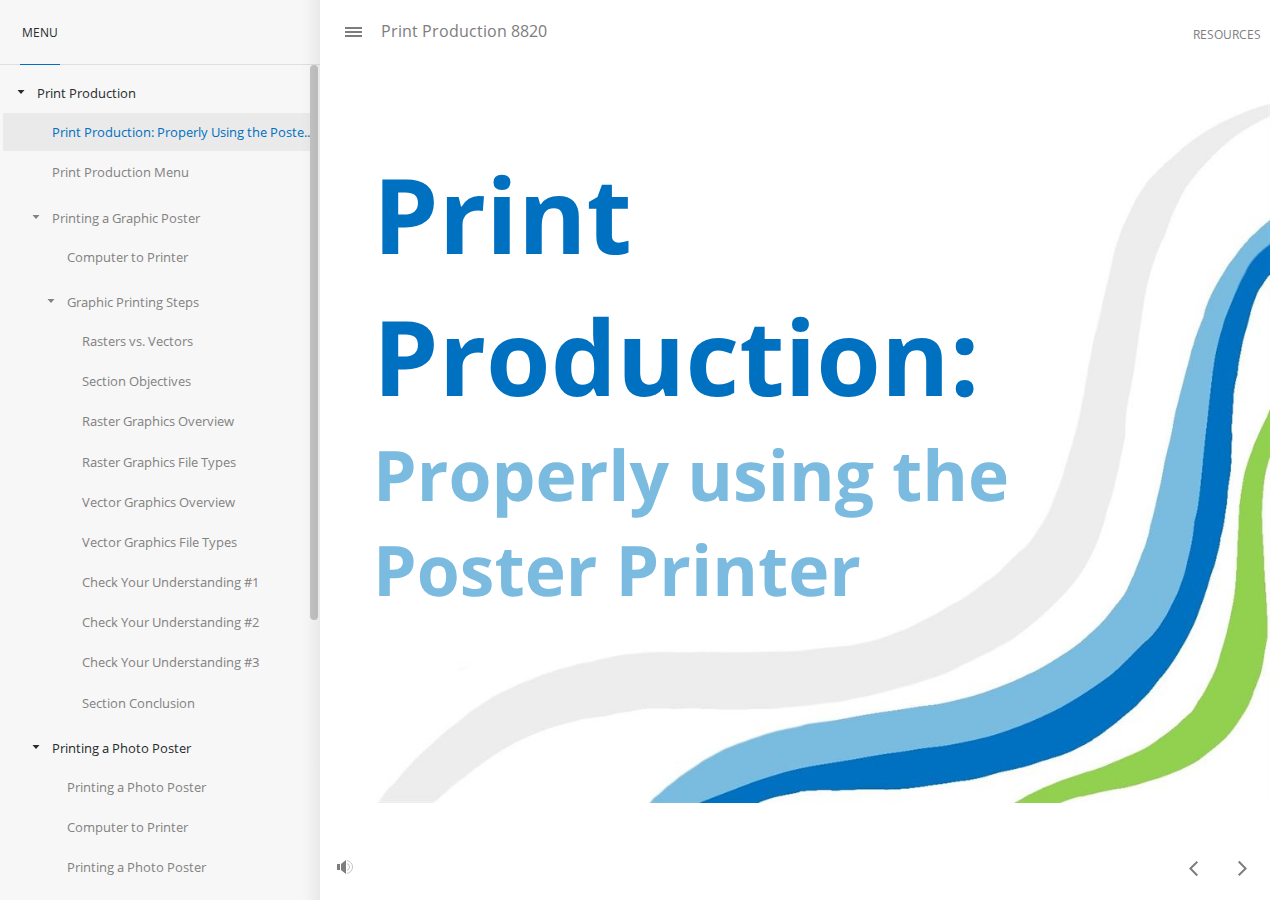
==== commit 3e768d6c: "Add files via upload" ====
--- a/index.html
+++ b/index.html
@@ -4,7 +4,7 @@
   <meta charset="utf-8">
   <!-- Created using Storyline 360 - http://www.articulate.com  -->
   <!-- version: 3.40.22208.0 -->
-  <title>Print Production</title>
+  <title>Print Production 8820</title>
   <meta http-equiv="x-ua-compatible" content="IE=edge" />
   <meta name="viewport" content="width=device-width, initial-scale=1.0, user-scalable=no, shrink-to-fit=no, minimal-ui" />
   <meta name="apple-mobile-web-app-capable" content="yes" />
@@ -118,7 +118,7 @@
   </script>
 
   <div class="mobile-load-title-overlay" style="display: none">
-    <div class="mobile-load-title">Print Production</div>
+    <div class="mobile-load-title">Print Production 8820</div>
   </div>
 
   <div class="mobile-chrome-warning"></div>
--- a/html5/data/css/output.min.css
+++ b/html5/data/css/output.min.css
@@ -1,23 +1,23 @@
 @font-face {
-  font-family: 'Open SansBold CharsBold59F811DE';
+  font-family: 'Open SansBold CharsBold961B2AB0';
   src: url('[data-uri]');
   font-style: normal;
   font-weight: normal;
 }
 @font-face {
-  font-family: 'Open Sans Charset1_ 65tE3A3F5AD';
-  src: url('[data-uri]');
+  font-family: 'Open Sans Charset1_ 67IF98D46A5';
+  src: url('[data-uri]');
   font-style: normal;
   font-weight: normal;
 }
 @font-face {
-  font-family: 'Titillium Web Charset1_BEB54F26';
-  src: url('[data-uri]');
+  font-family: 'Titillium Web Charset1_15E77398';
+  src: url('[data-uri]');
   font-style: normal;
   font-weight: normal;
 }
 @font-face {
-  font-family: 'Open SansItalic CItalic0503D41A';
+  font-family: 'Open SansItalic CItalic0511AB4D';
   src: url('[data-uri]');
   font-style: normal;
   font-weight: normal;
